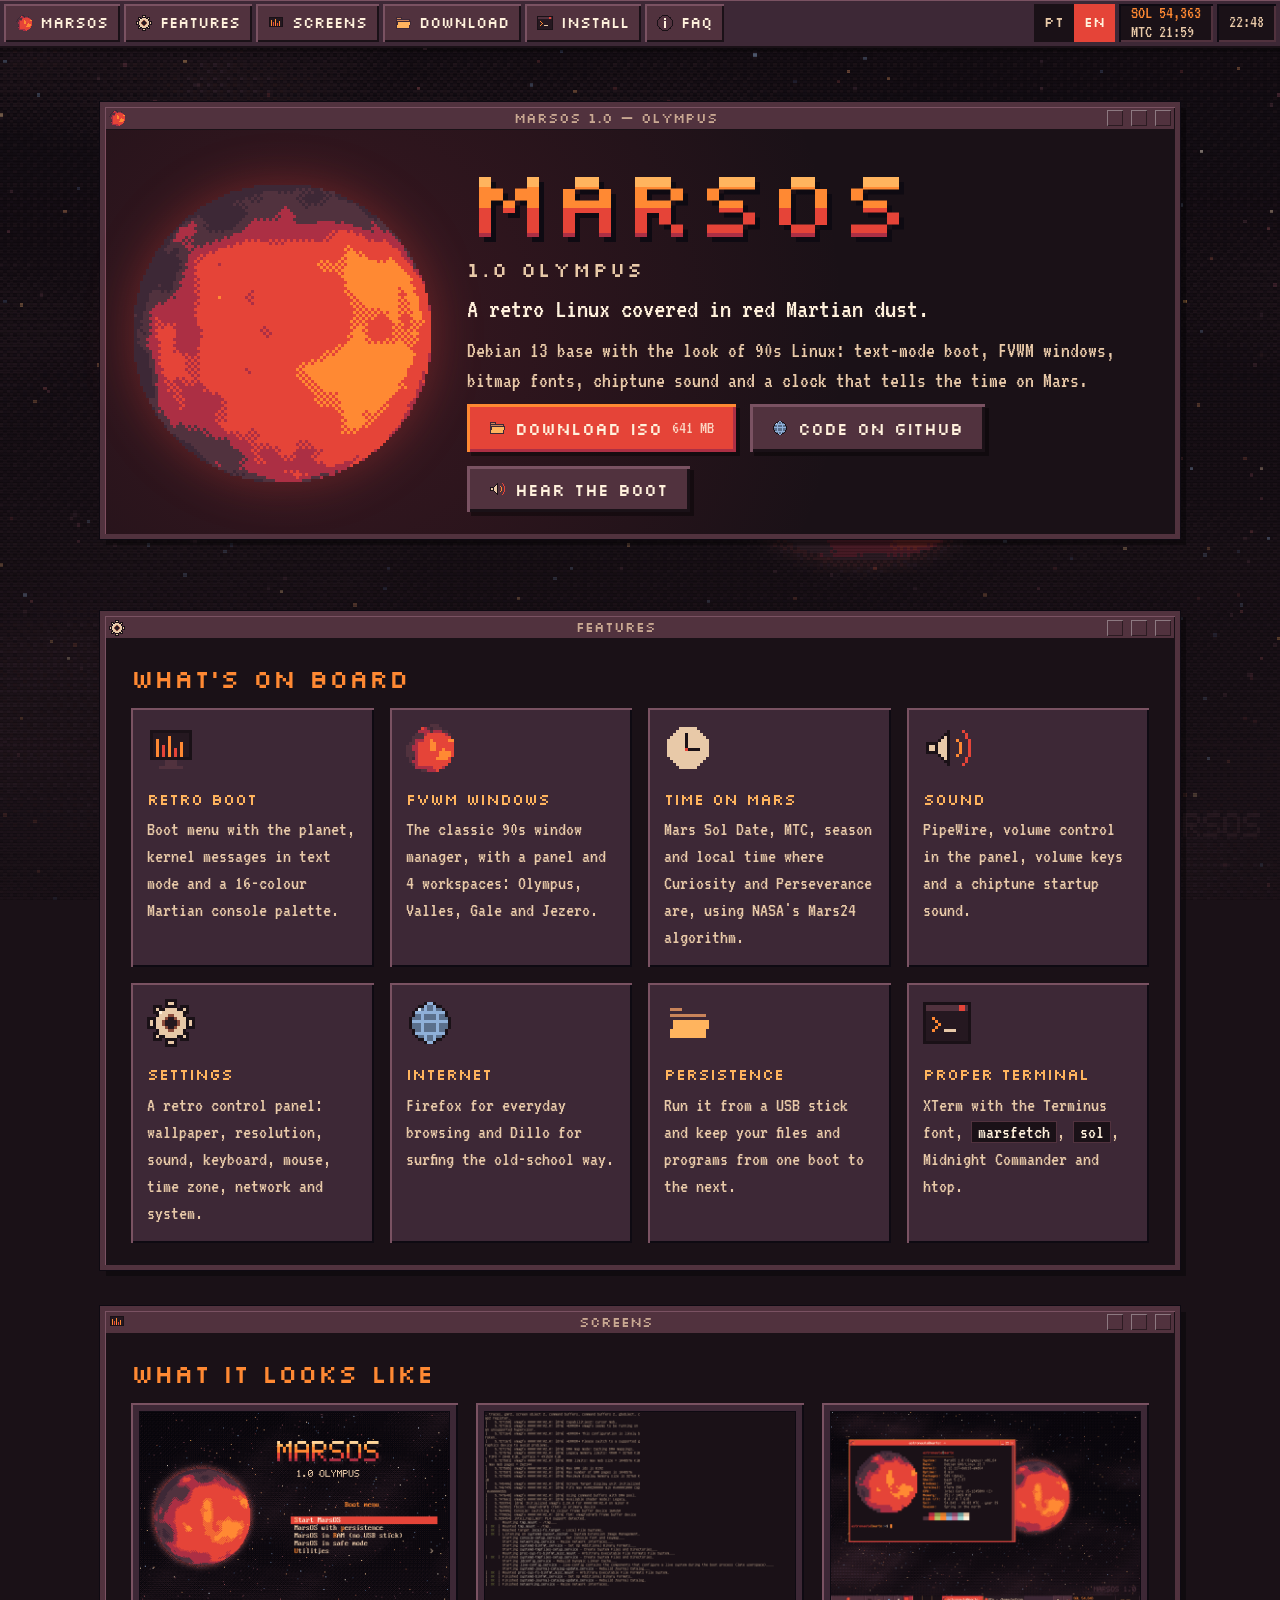
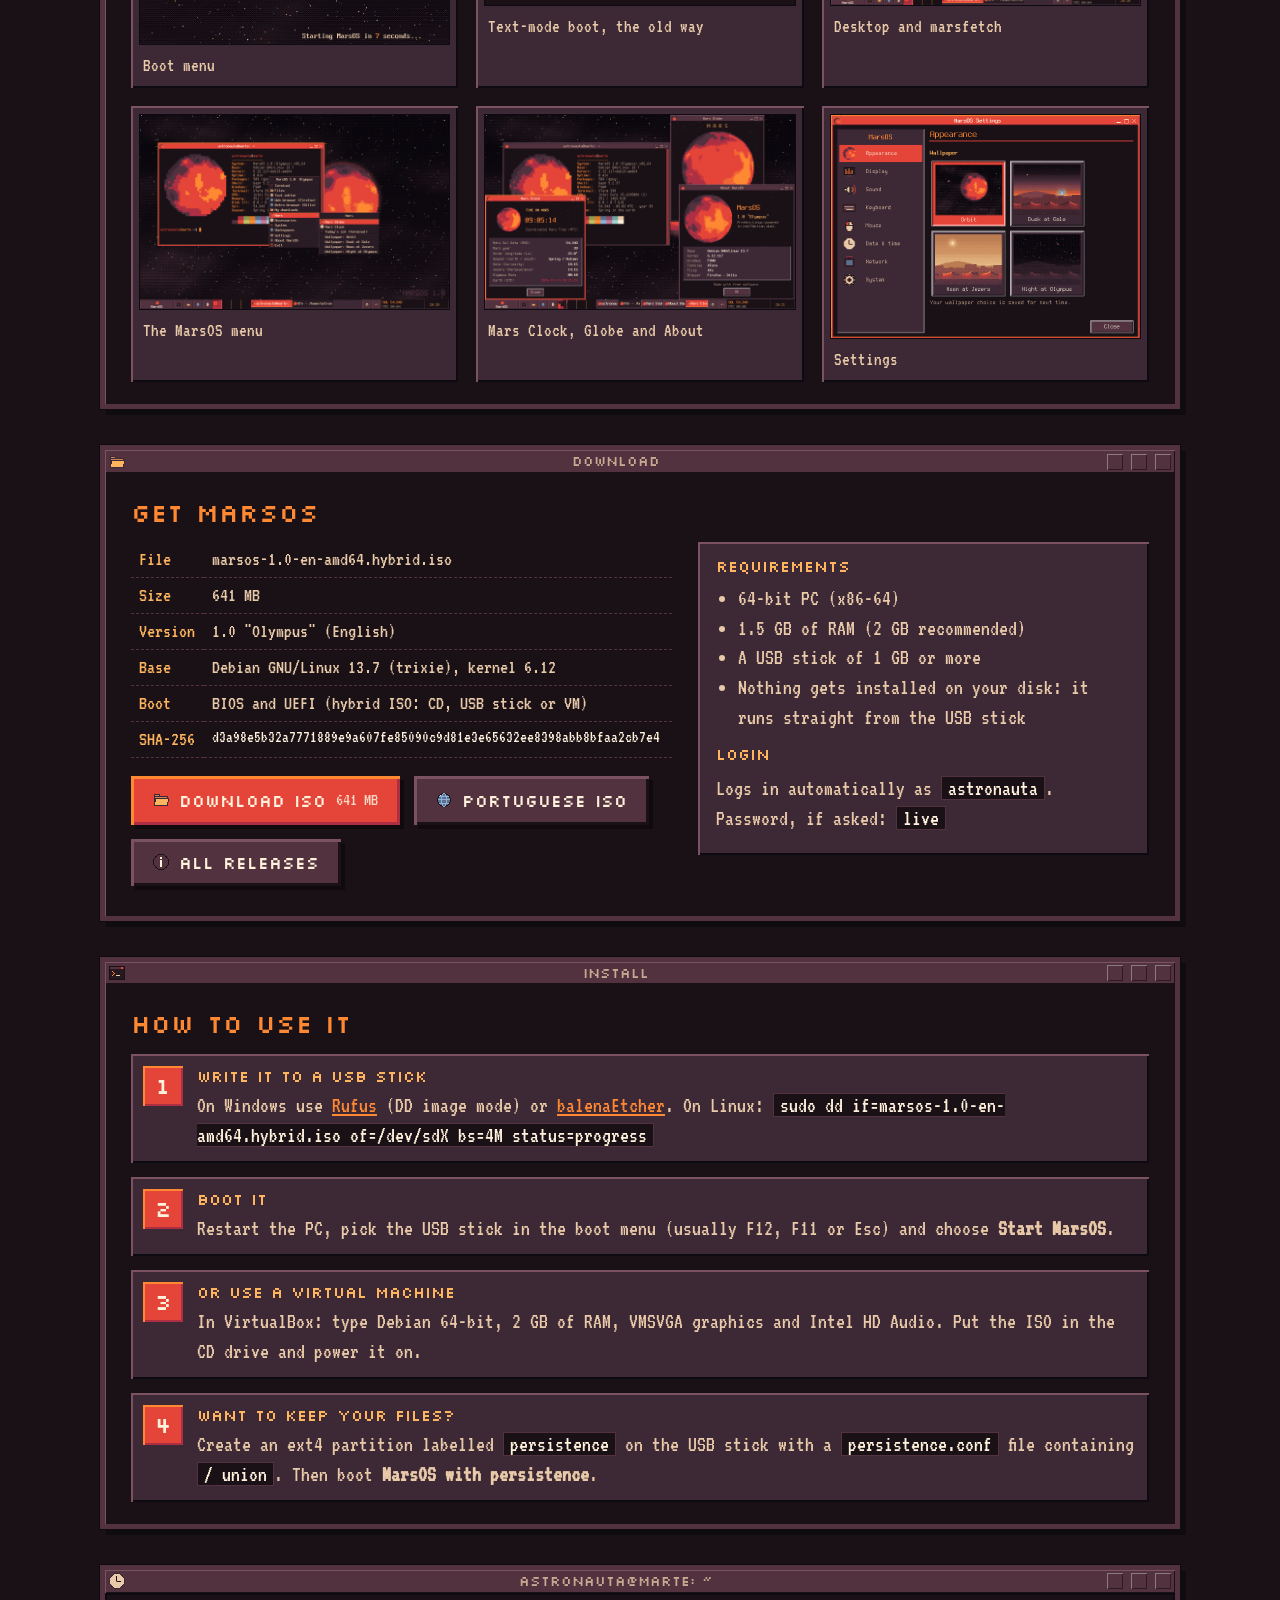
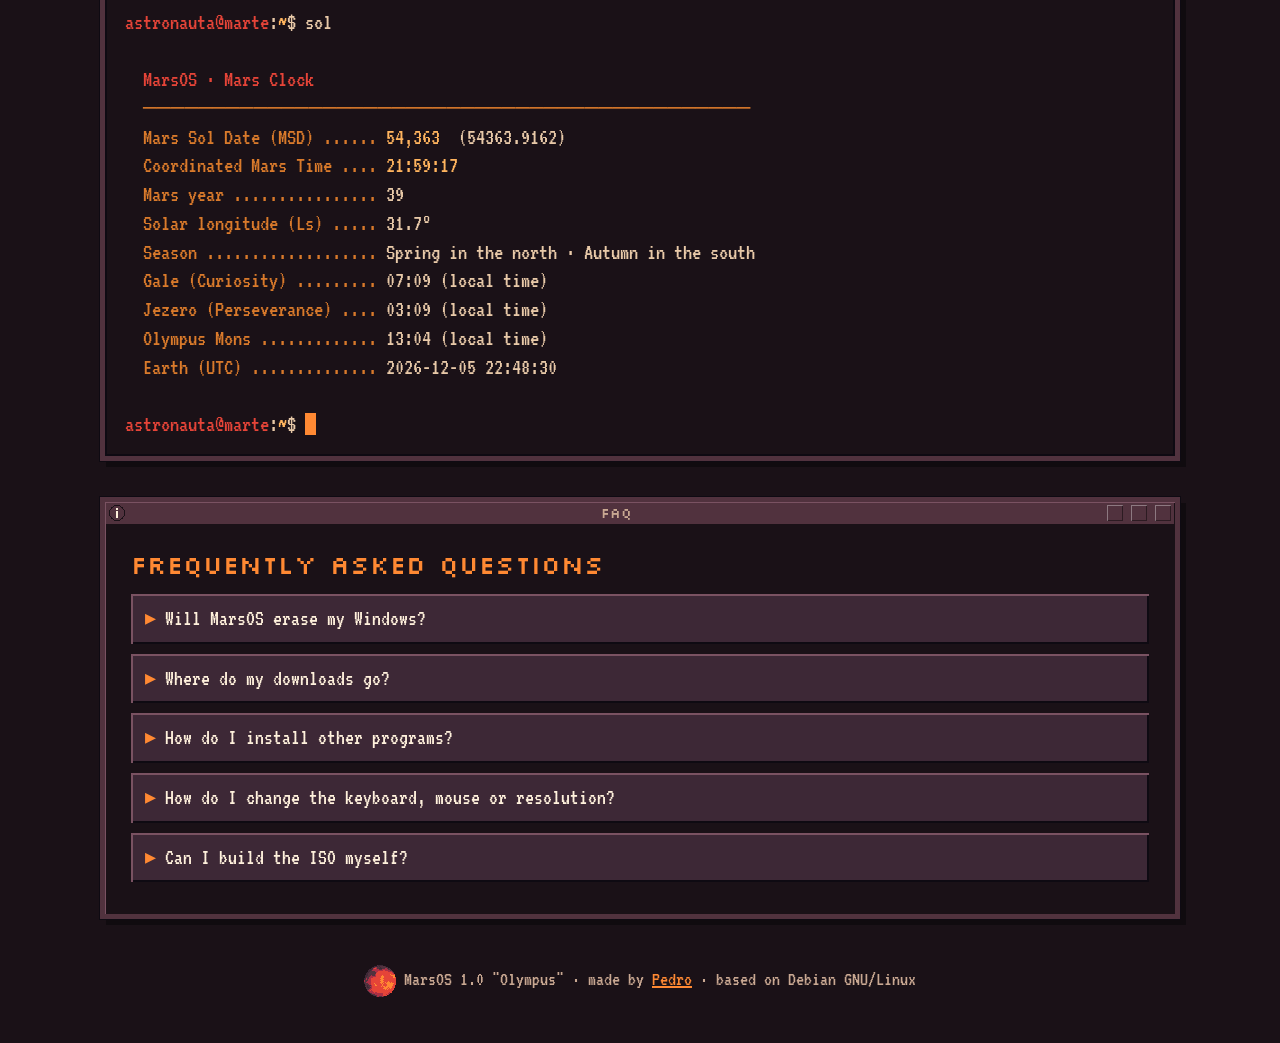
==== docs/en/index.html @ 11320488 "Versao em ingles do MarsOS e do site - apps bilingues (marsi18n) que seguem o idioma do sistema - ca" ====
<!DOCTYPE html>
<html lang="en">
<head>
<meta charset="utf-8">
<meta name="viewport" content="width=device-width, initial-scale=1">
<title>MarsOS 1.0 "Olympus" — a retro Linux covered in Martian dust</title>
<meta name="description" content="MarsOS is a retro Linux based on Debian 13, with a 90s look and a full Martian aesthetic. Download the ISO and run it from a USB stick or a virtual machine.">
<meta property="og:title" content="MarsOS 1.0 &quot;Olympus&quot;">
<meta property="og:description" content="A retro Linux covered in red Martian dust. Debian 13 base, FVWM, sound, Mars clock.">
<meta property="og:image" content="../img/banner.png">
<meta name="theme-color" content="#1a1117">
<link rel="icon" type="image/png" href="../img/favicon.png">
<link rel="preconnect" href="https://fonts.googleapis.com">
<link rel="preconnect" href="https://fonts.gstatic.com" crossorigin>
<link href="https://fonts.googleapis.com/css2?family=Silkscreen&family=VT323&display=swap" rel="stylesheet">
<link rel="stylesheet" href="../style.css">
<link rel="alternate" hreflang="pt-BR" href="https://petermtps.github.io/MarsOS/">
<link rel="alternate" hreflang="en" href="https://petermtps.github.io/MarsOS/en/">
</head>
<body>

<header class="painel">
  <a class="botao-painel" href="#topo"><img src="../img/icons/mini-marte.png" alt="">MarsOS</a>
  <a class="botao-painel links" href="#features"><img src="../img/icons/engrenagem.png" alt="">Features</a>
  <a class="botao-painel links" href="#screens"><img src="../img/icons/sistema.png" alt="">Screens</a>
  <a class="botao-painel links" href="#download"><img src="../img/icons/pasta.png" alt="">Download</a>
  <a class="botao-painel links" href="#install"><img src="../img/icons/terminal.png" alt="">Install</a>
  <a class="botao-painel links" href="#faq"><img src="../img/icons/sobre.png" alt="">FAQ</a>
  <span class="espaco"></span>
  <span class="idiomas"><a href="../" hreflang="pt-BR" title="Versão em português">PT</a><b>EN</b></span>
  <span class="relogio-painel" id="mini-sol" title="Time on Mars (MTC)"><b>SOL —</b><span>MTC —</span></span>
  <span class="relogio-painel" id="hora-terra" title="Time on Earth">--:--</span>
</header>

<main id="topo">

  <section class="hero">
    <div class="janela">
      <div class="titulo"><img src="../img/icons/mini-marte.png" alt=""><span>MarsOS 1.0 — Olympus</span><i></i><i></i><i></i></div>
      <div class="conteudo">
        <img class="planeta" src="../img/marte-girando.gif" width="300" height="300" alt="Planet Mars in pixel art, spinning">
        <div>
          <h1 class="marca">MARSOS</h1>
          <p class="versao">1.0 OLYMPUS</p>
          <p class="slogan">A retro Linux covered in red Martian dust.</p>
          <p>Debian 13 base with the look of 90s Linux: text-mode boot, FVWM windows, bitmap fonts, chiptune sound and a clock that tells the time on Mars.</p>
          <div class="acoes">
            <a class="btn principal" href="https://github.com/PeterMTPS/MarsOS/releases/latest/download/marsos-1.0-en-amd64.hybrid.iso">
              <img src="../img/icons/pasta.png" alt="">Download ISO <small>641 MB</small></a>
            <a class="btn" href="https://github.com/PeterMTPS/MarsOS"><img src="../img/icons/globo.png" alt="">Code on GitHub</a>
            <button class="btn" id="tocar-som" type="button" data-som="../img/inicio.wav"><img src="../img/icons/som.png" alt="">Hear the boot</button>
          </div>
        </div>
      </div>
    </div>
  </section>

  <section id="features">
    <div class="janela">
      <div class="titulo"><img src="../img/icons/engrenagem.png" alt=""><span>Features</span><i></i><i></i><i></i></div>
      <div class="conteudo">
        <h2>What's on board</h2>
        <div class="grade">
          <div class="recurso"><img src="../img/icons/sistema.png" alt=""><h3>Retro boot</h3><p>Boot menu with the planet, kernel messages in text mode and a 16-colour Martian console palette.</p></div>
          <div class="recurso"><img src="../img/icons/mini-marte.png" alt=""><h3>FVWM windows</h3><p>The classic 90s window manager, with a panel and 4 workspaces: Olympus, Valles, Gale and Jezero.</p></div>
          <div class="recurso"><img src="../img/icons/relogio.png" alt=""><h3>Time on Mars</h3><p>Mars Sol Date, MTC, season and local time where Curiosity and Perseverance are, using NASA's Mars24 algorithm.</p></div>
          <div class="recurso"><img src="../img/icons/som.png" alt=""><h3>Sound</h3><p>PipeWire, volume control in the panel, volume keys and a chiptune startup sound.</p></div>
          <div class="recurso"><img src="../img/icons/engrenagem.png" alt=""><h3>Settings</h3><p>A retro control panel: wallpaper, resolution, sound, keyboard, mouse, time zone, network and system.</p></div>
          <div class="recurso"><img src="../img/icons/globo.png" alt=""><h3>Internet</h3><p>Firefox for everyday browsing and Dillo for surfing the old-school way.</p></div>
          <div class="recurso"><img src="../img/icons/pasta.png" alt=""><h3>Persistence</h3><p>Run it from a USB stick and keep your files and programs from one boot to the next.</p></div>
          <div class="recurso"><img src="../img/icons/terminal.png" alt=""><h3>Proper terminal</h3><p>XTerm with the Terminus font, <code>marsfetch</code>, <code>sol</code>, Midnight Commander and htop.</p></div>
        </div>
      </div>
    </div>
  </section>

  <section id="screens">
    <div class="janela">
      <div class="titulo"><img src="../img/icons/sistema.png" alt=""><span>Screens</span><i></i><i></i><i></i></div>
      <div class="conteudo">
        <h2>What it looks like</h2>
        <div class="galeria">
          <figure><a href="../img/en/boot.png"><img src="../img/en/boot.png" alt="Boot menu with the planet and the MARSOS logo" loading="lazy"></a><figcaption>Boot menu</figcaption></figure>
          <figure><a href="../img/boot-texto.png"><img src="../img/boot-texto.png" alt="Text-mode boot messages in Martian colours" loading="lazy"></a><figcaption>Text-mode boot, the old way</figcaption></figure>
          <figure><a href="../img/en/desktop.png"><img src="../img/en/desktop.png" alt="Desktop with marsfetch in the terminal" loading="lazy"></a><figcaption>Desktop and marsfetch</figcaption></figure>
          <figure><a href="../img/en/menu.png"><img src="../img/en/menu.png" alt="The MarsOS menu" loading="lazy"></a><figcaption>The MarsOS menu</figcaption></figure>
          <figure><a href="../img/en/apps.png"><img src="../img/en/apps.png" alt="Mars Clock, Mars Globe and About window" loading="lazy"></a><figcaption>Mars Clock, Globe and About</figcaption></figure>
          <figure><a href="../img/en/config.png"><img src="../img/en/config.png" alt="Settings window" loading="lazy"></a><figcaption>Settings</figcaption></figure>
        </div>
      </div>
    </div>
  </section>

  <section id="download">
    <div class="janela">
      <div class="titulo"><img src="../img/icons/pasta.png" alt=""><span>Download</span><i></i><i></i><i></i></div>
      <div class="conteudo">
        <h2>Get MarsOS</h2>
        <div class="download">
          <div>
            <table class="ficha">
              <tr><td>File</td><td>marsos-1.0-en-amd64.hybrid.iso</td></tr>
              <tr><td>Size</td><td>641 MB</td></tr>
              <tr><td>Version</td><td>1.0 "Olympus" (English)</td></tr>
              <tr><td>Base</td><td>Debian GNU/Linux 13.7 (trixie), kernel 6.12</td></tr>
              <tr><td>Boot</td><td>BIOS and UEFI (hybrid ISO: CD, USB stick or VM)</td></tr>
              <tr><td>SHA-256</td><td class="hash">d3a98e5b32a7771889e9a607fe85090c9d81e3e65632ee8398abb8bfaa2cb7e4</td></tr>
            </table>
            <p class="acoes" style="margin-top:18px">
              <a class="btn principal" href="https://github.com/PeterMTPS/MarsOS/releases/latest/download/marsos-1.0-en-amd64.hybrid.iso">
                <img src="../img/icons/pasta.png" alt="">Download ISO <small>641 MB</small></a>
              <a class="btn" href="https://github.com/PeterMTPS/MarsOS/releases/latest/download/marsos-1.0-amd64.hybrid.iso"><img src="../img/icons/globo.png" alt="">Portuguese ISO</a>
              <a class="btn" href="https://github.com/PeterMTPS/MarsOS/releases"><img src="../img/icons/sobre.png" alt="">All releases</a>
            </p>
          </div>
          <div class="requisitos">
            <h3>Requirements</h3>
            <ul>
              <li>64-bit PC (x86-64)</li>
              <li>1.5 GB of RAM (2 GB recommended)</li>
              <li>A USB stick of 1 GB or more</li>
              <li>Nothing gets installed on your disk: it runs straight from the USB stick</li>
            </ul>
            <h3 style="margin-top:12px">Login</h3>
            <p>Logs in automatically as <code>astronauta</code>.<br>Password, if asked: <code>live</code></p>
          </div>
        </div>
      </div>
    </div>
  </section>

  <section id="install">
    <div class="janela">
      <div class="titulo"><img src="../img/icons/terminal.png" alt=""><span>Install</span><i></i><i></i><i></i></div>
      <div class="conteudo">
        <h2>How to use it</h2>
        <ol class="passos">
          <li><h3>Write it to a USB stick</h3>On Windows use <a href="https://rufus.ie">Rufus</a> (DD image mode) or <a href="https://etcher.balena.io">balenaEtcher</a>. On Linux: <code>sudo dd if=marsos-1.0-en-amd64.hybrid.iso of=/dev/sdX bs=4M status=progress</code></li>
          <li><h3>Boot it</h3>Restart the PC, pick the USB stick in the boot menu (usually F12, F11 or Esc) and choose <b>Start MarsOS</b>.</li>
          <li><h3>Or use a virtual machine</h3>In VirtualBox: type Debian 64-bit, 2 GB of RAM, VMSVGA graphics and Intel HD Audio. Put the ISO in the CD drive and power it on.</li>
          <li><h3>Want to keep your files?</h3>Create an ext4 partition labelled <code>persistence</code> on the USB stick with a <code>persistence.conf</code> file containing <code>/ union</code>. Then boot <b>MarsOS with persistence</b>.</li>
        </ol>
      </div>
    </div>
  </section>

  <section id="relogio">
    <div class="janela">
      <div class="titulo"><img src="../img/icons/relogio.png" alt=""><span>astronauta@marte: ~</span><i></i><i></i><i></i></div>
      <pre class="terminal" id="terminal-sol" aria-live="off">astronauta@marte:~$ sol</pre>
    </div>
  </section>

  <section id="faq">
    <div class="janela">
      <div class="titulo"><img src="../img/icons/sobre.png" alt=""><span>FAQ</span><i></i><i></i><i></i></div>
      <div class="conteudo">
        <h2>Frequently asked questions</h2>
        <details><summary>Will MarsOS erase my Windows?</summary><div>No. It runs straight from the USB stick (live mode) and doesn't touch your disk.</div></details>
        <details><summary>Where do my downloads go?</summary><div>To the <code>Downloads</code> folder (menu → My downloads). In normal mode everything is gone at shutdown; to keep things, use persistence mode.</div></details>
        <details><summary>How do I install other programs?</summary><div>Open a terminal and run <code>sudo apt update</code>, then <code>sudo apt install program-name</code>. With persistence, the program is still there after a reboot.</div></details>
        <details><summary>How do I change the keyboard, mouse or resolution?</summary><div>Click the gear in the panel (Settings). Everything is saved for next time.</div></details>
        <details><summary>Can I build the ISO myself?</summary><div>Yes. The code is on <a href="https://github.com/PeterMTPS/MarsOS">GitHub</a>: on a Debian 13 machine just run <code>sudo ./build.sh en</code>. There are also Windows scripts that do everything using VirtualBox.</div></details>
      </div>
    </div>
  </section>

</main>

<footer>
  <img src="../img/marte.png" alt="">
  MarsOS 1.0 "Olympus" · made by <a href="https://github.com/PeterMTPS">Pedro</a> · based on Debian GNU/Linux
</footer>

<script src="../marte.js"></script>
</body>
</html>
---- docs/style.css ----
/* MarsOS - site de download. Paleta do logo: #3d2836 #51323e #ac2f44 #e54438 #ff8933 */
:root {
  --fundo: #1a1117;
  --noite: #3d2836;
  --rocha: #51323e;
  --rocha-hi: #7a5262;
  --carmim: #ac2f44;
  --vermelho: #e54438;
  --laranja: #ff8933;
  --ambar: #ffb45e;
  --areia: #e8c9a8;
  --areia2: #c9a892;
  --creme: #fff1dc;
  --verde: #b8c46a;
  --azul: #8fb0d9;
  --pixel: "Silkscreen", "VT323", monospace;
  --mono: "VT323", "Courier New", monospace;
}

* { box-sizing: border-box; }
html { scroll-behavior: smooth; }
body {
  margin: 0;
  background: var(--fundo) url("img/fundo.png") center top / cover fixed no-repeat;
  image-rendering: pixelated;
  color: var(--areia);
  font: 22px/1.35 var(--mono);
  min-height: 100vh;
}
/* escurece o papel de parede e adiciona linhas de CRT */
body::before {
  content: "";
  position: fixed; inset: 0;
  background:
    repeating-linear-gradient(0deg, rgba(0,0,0,.18) 0 1px, transparent 1px 3px),
    linear-gradient(rgba(26,17,23,.55), rgba(26,17,23,.80));
  pointer-events: none;
  z-index: 0;
}
main, header, footer { position: relative; z-index: 1; }
img { image-rendering: pixelated; max-width: 100%; }
a { color: var(--laranja); }
a:hover { color: var(--ambar); }
h1, h2, h3 { font-family: var(--pixel); font-weight: 400; margin: 0; }
code, kbd { font-family: var(--mono); color: var(--creme); background: var(--fundo); padding: 0 6px; border: 1px solid var(--rocha); }

/* ---------- painel superior (como o MarsBar do FVWM) ---------- */
.painel {
  position: sticky; top: 0; z-index: 10;
  display: flex; align-items: stretch; gap: 4px; flex-wrap: wrap;
  background: var(--noite);
  padding: 4px;
  border-bottom: 2px solid var(--fundo);
  box-shadow: inset 0 1px 0 var(--rocha-hi), 0 4px 0 rgba(0,0,0,.25);
}
.botao-painel {
  display: flex; align-items: center; gap: 8px;
  padding: 4px 12px;
  background: var(--rocha);
  color: var(--creme);
  text-decoration: none;
  font-family: var(--pixel); font-size: 15px;
  box-shadow: inset 2px 2px 0 var(--rocha-hi), inset -2px -2px 0 var(--fundo);
}
.botao-painel:hover { background: var(--vermelho); color: var(--creme); box-shadow: inset 2px 2px 0 var(--laranja), inset -2px -2px 0 var(--carmim); }
.botao-painel img { width: 16px; height: 16px; }
.painel .espaco { flex: 1; }
.relogio-painel {
  display: flex; flex-direction: column; justify-content: center;
  padding: 0 12px; background: var(--fundo);
  font-size: 18px; line-height: 1.05;
  box-shadow: inset 2px 2px 0 #0e0a12, inset -2px -2px 0 var(--rocha);
}
.relogio-painel b { color: var(--laranja); font-weight: 400; }
.idiomas {
  display: flex; align-items: stretch;
  box-shadow: inset 2px 2px 0 #0e0a12, inset -2px -2px 0 var(--rocha);
  font-family: var(--pixel); font-size: 14px;
}
.idiomas b, .idiomas a { display: flex; align-items: center; padding: 0 10px; text-decoration: none; }
.idiomas b { background: var(--vermelho); color: var(--creme); font-weight: 400; }
.idiomas a { color: var(--areia); background: var(--fundo); }
.idiomas a:hover { color: var(--creme); background: var(--rocha); }

/* ---------- janelas estilo FVWM ---------- */
.janela {
  background: var(--fundo);
  border: 5px solid var(--rocha);
  box-shadow: inset 1px 1px 0 var(--rocha-hi), 0 0 0 1px #0e0a12, 6px 6px 0 rgba(0,0,0,.35);
  margin: 0 auto 36px;
  max-width: 1080px;
}
.janela:hover, .janela:focus-within { border-color: var(--vermelho); }
.titulo {
  display: flex; align-items: center; gap: 8px;
  background: var(--rocha);
  color: var(--areia2);
  padding: 2px 4px;
  font-family: var(--pixel); font-size: 14px;
  box-shadow: inset 1px 1px 0 var(--rocha-hi), inset -1px -1px 0 #1a1117;
}
.janela:hover .titulo, .janela:focus-within .titulo { background: var(--vermelho); color: var(--creme); }
.titulo img { width: 16px; height: 16px; }
.titulo span { flex: 1; text-align: center; }
.titulo i {
  width: 16px; height: 16px; display: inline-block;
  box-shadow: inset 1px 1px 0 rgba(255,255,255,.35), inset -1px -1px 0 rgba(0,0,0,.45);
}
.conteudo { padding: 22px 26px; }
.conteudo > h2 { color: var(--laranja); font-size: 26px; margin-bottom: 12px; }
.conteudo p { margin: 8px 0; }

/* ---------- hero ---------- */
.hero { padding: 54px 16px 36px; }
.hero .conteudo {
  display: grid; grid-template-columns: 300px 1fr; gap: 36px; align-items: center;
  background: radial-gradient(circle at 20% 50%, rgba(172,47,68,.22), transparent 60%);
}
.planeta { width: 300px; height: 300px; filter: drop-shadow(0 0 24px rgba(229,68,56,.35)); }
.marca {
  font-family: var(--pixel); font-size: clamp(48px, 9vw, 96px); line-height: 1;
  background: linear-gradient(#ffd59a 0 18%, #ffb45e 18% 36%, #ff8933 36% 58%, #e54438 58% 84%, #ac2f44 84%);
  -webkit-background-clip: text; background-clip: text; color: transparent;
  text-shadow: none;
  filter: drop-shadow(5px 5px 0 #0e0a12);
}
.versao { font-family: var(--pixel); color: var(--areia); font-size: 20px; margin: 8px 0 14px; letter-spacing: 2px; }
.slogan { font-size: 28px; color: var(--creme); margin: 0 0 22px; }
.acoes { display: flex; flex-wrap: wrap; gap: 14px; }
.btn {
  display: inline-flex; align-items: center; gap: 10px;
  padding: 12px 22px;
  font-family: var(--pixel); font-size: 17px;
  color: var(--creme); text-decoration: none;
  background: var(--rocha);
  border: 0; cursor: pointer;
  box-shadow: inset 3px 3px 0 var(--rocha-hi), inset -3px -3px 0 var(--fundo), 4px 4px 0 rgba(0,0,0,.4);
}
.btn:hover { color: var(--creme); filter: brightness(1.15); }
.btn:active { box-shadow: inset 3px 3px 0 var(--fundo), inset -3px -3px 0 var(--rocha-hi); transform: translate(2px, 2px); }
.btn.principal { background: var(--vermelho); box-shadow: inset 3px 3px 0 var(--laranja), inset -3px -3px 0 var(--carmim), 4px 4px 0 rgba(0,0,0,.4); }
.btn.principal:active { box-shadow: inset 3px 3px 0 var(--carmim), inset -3px -3px 0 var(--laranja); }
.btn small { font-family: var(--mono); font-size: 18px; opacity: .85; }
.btn img { width: 16px; height: 16px; }

/* ---------- recursos ---------- */
.grade { display: grid; grid-template-columns: repeat(auto-fill, minmax(230px, 1fr)); gap: 16px; }
.recurso {
  background: var(--noite); padding: 16px;
  box-shadow: inset 2px 2px 0 var(--rocha-hi), inset -2px -2px 0 #0e0a12;
}
.recurso img { width: 48px; height: 48px; }
.recurso h3 { color: var(--ambar); font-size: 16px; margin: 8px 0 6px; }
.recurso p { margin: 0; font-size: 20px; color: var(--areia); }

/* ---------- telas ---------- */
.galeria { display: grid; grid-template-columns: repeat(auto-fill, minmax(300px, 1fr)); gap: 18px; }
.galeria figure { margin: 0; background: var(--noite); padding: 8px; box-shadow: inset 2px 2px 0 var(--rocha-hi), inset -2px -2px 0 #0e0a12; }
.galeria a { display: block; line-height: 0; }
.galeria img { width: 100%; image-rendering: auto; border: 1px solid #0e0a12; }
.galeria figcaption { font-size: 19px; padding: 8px 4px 2px; color: var(--areia); }

/* ---------- download ---------- */
.download { display: grid; grid-template-columns: 1.2fr 1fr; gap: 26px; align-items: start; }
.ficha { width: 100%; border-collapse: collapse; font-size: 20px; }
.ficha td { padding: 4px 8px; border-bottom: 1px dashed var(--rocha); vertical-align: top; }
.ficha td:first-child { color: var(--ambar); white-space: nowrap; }
.hash { word-break: break-all; font-size: 17px; color: var(--creme); }
.requisitos { background: var(--noite); padding: 14px 18px; box-shadow: inset 2px 2px 0 var(--rocha-hi), inset -2px -2px 0 #0e0a12; }
.requisitos h3 { color: var(--ambar); font-size: 16px; margin-bottom: 6px; }
.requisitos ul { margin: 0; padding-left: 22px; }

/* ---------- passos ---------- */
.passos { counter-reset: passo; list-style: none; padding: 0; margin: 0; display: grid; gap: 14px; }
.passos li { counter-increment: passo; position: relative; padding: 12px 14px 12px 66px; background: var(--noite); box-shadow: inset 2px 2px 0 var(--rocha-hi), inset -2px -2px 0 #0e0a12; }
.passos li::before {
  content: counter(passo);
  position: absolute; left: 12px; top: 12px;
  width: 40px; height: 40px; display: grid; place-items: center;
  font-family: var(--pixel); color: var(--creme); background: var(--vermelho);
  box-shadow: inset 2px 2px 0 var(--laranja), inset -2px -2px 0 var(--carmim);
}
.passos h3 { color: var(--ambar); font-size: 16px; margin-bottom: 4px; }

/* ---------- terminal (relogio marciano) ---------- */
.terminal {
  background: #1a1117; color: var(--areia);
  font: 23px/1.25 var(--mono);
  padding: 14px 18px; overflow-x: auto; white-space: pre; margin: 0;
  border: 2px solid #0e0a12;
}
.terminal .p { color: var(--vermelho); }
.terminal .h { color: var(--ambar); }
.terminal .a { color: #d97a2b; }
.terminal .c { color: var(--creme); }
.cursor { display: inline-block; width: 11px; height: 22px; background: var(--laranja); vertical-align: -4px; animation: piscar 1s steps(1) infinite; }
@keyframes piscar { 50% { opacity: 0; } }

/* ---------- FAQ ---------- */
details { background: var(--noite); margin: 0 0 10px; box-shadow: inset 2px 2px 0 var(--rocha-hi), inset -2px -2px 0 #0e0a12; }
summary { cursor: pointer; padding: 10px 14px; color: var(--creme); list-style: none; }
summary::before { content: "▸ "; color: var(--laranja); }
details[open] summary::before { content: "▾ "; }
details > div { padding: 0 16px 12px 34px; }

footer { text-align: center; padding: 10px 16px 46px; color: var(--areia2); font-size: 20px; }
footer img { width: 32px; height: 32px; vertical-align: middle; }

section { padding: 0 16px; scroll-margin-top: 70px; }

@media (max-width: 760px) {
  body { font-size: 20px; }
  .hero { padding-top: 26px; }
  .hero .conteudo { grid-template-columns: 1fr; text-align: center; gap: 12px; }
  .planeta { width: 200px; height: 200px; margin: 0 auto; }
  .acoes { justify-content: center; }
  .download { grid-template-columns: 1fr; }
  .conteudo { padding: 16px; }
  .painel .links { display: none; }
  .terminal { font-size: 18px; }
}
@media (prefers-reduced-motion: reduce) {
  .cursor { animation: none; }
  html { scroll-behavior: auto; }
}
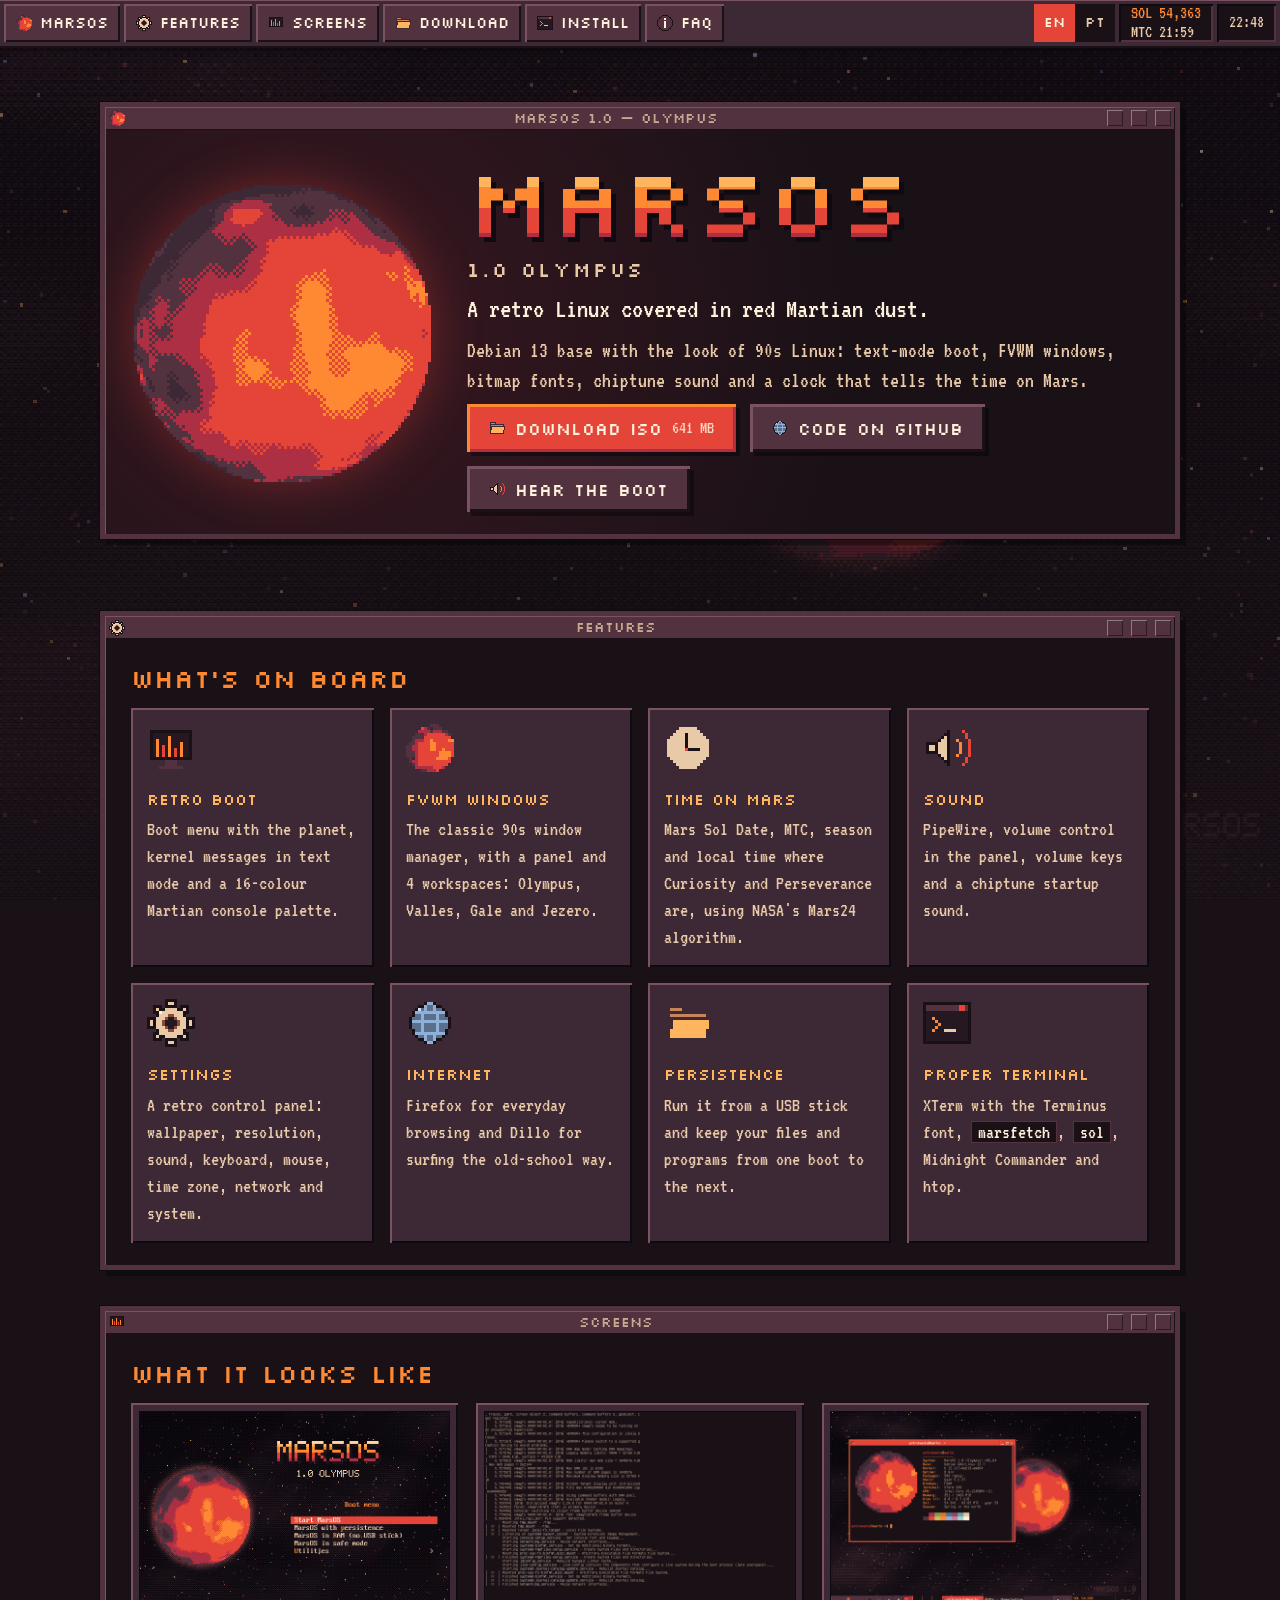
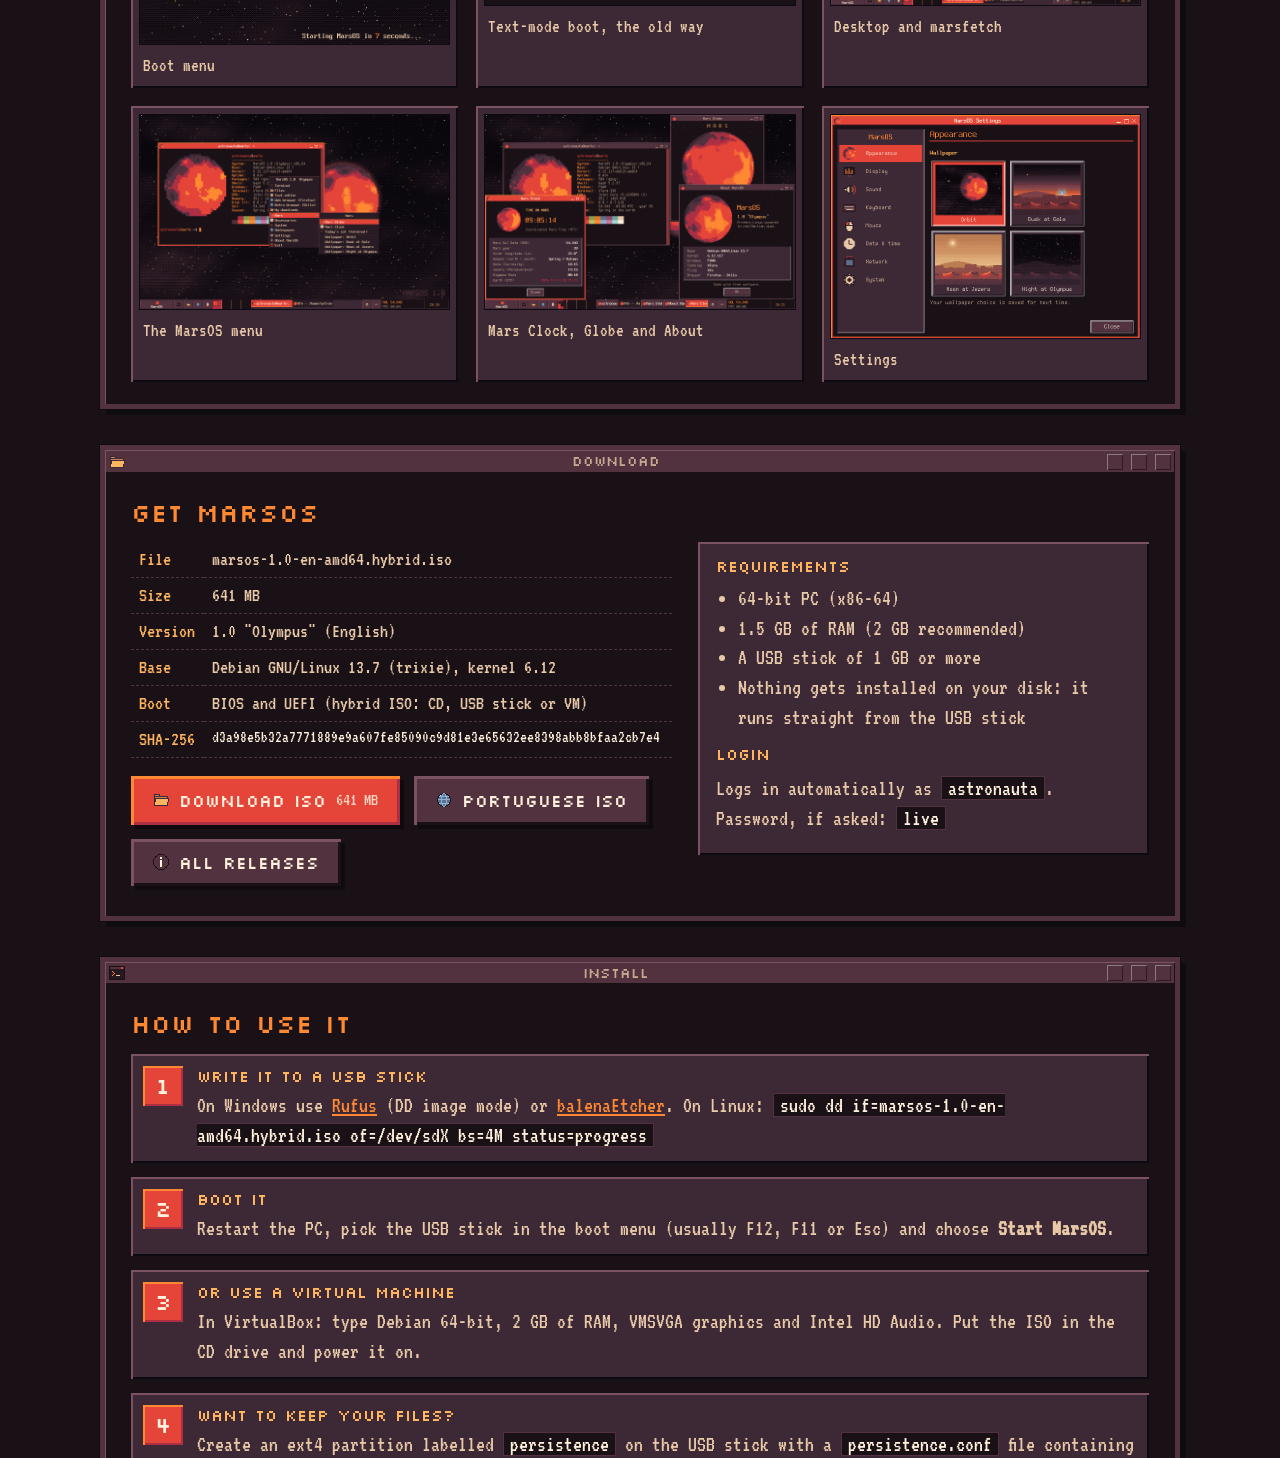
==== commit f92057cc: "Make English the main language - README.md is now English; Portuguese moved to README.pt-BR.md - Web" ====
--- a/docs/en/index.html
+++ b/docs/en/index.html
@@ -2,176 +2,11 @@
 <html lang="en">
 <head>
 <meta charset="utf-8">
-<meta name="viewport" content="width=device-width, initial-scale=1">
-<title>MarsOS 1.0 "Olympus" — a retro Linux covered in Martian dust</title>
-<meta name="description" content="MarsOS is a retro Linux based on Debian 13, with a 90s look and a full Martian aesthetic. Download the ISO and run it from a USB stick or a virtual machine.">
-<meta property="og:title" content="MarsOS 1.0 &quot;Olympus&quot;">
-<meta property="og:description" content="A retro Linux covered in red Martian dust. Debian 13 base, FVWM, sound, Mars clock.">
-<meta property="og:image" content="../img/banner.png">
-<meta name="theme-color" content="#1a1117">
-<link rel="icon" type="image/png" href="../img/favicon.png">
-<link rel="preconnect" href="https://fonts.googleapis.com">
-<link rel="preconnect" href="https://fonts.gstatic.com" crossorigin>
-<link href="https://fonts.googleapis.com/css2?family=Silkscreen&family=VT323&display=swap" rel="stylesheet">
-<link rel="stylesheet" href="../style.css">
-<link rel="alternate" hreflang="pt-BR" href="https://petermtps.github.io/MarsOS/">
-<link rel="alternate" hreflang="en" href="https://petermtps.github.io/MarsOS/en/">
+<title>MarsOS</title>
+<meta http-equiv="refresh" content="0; url=../">
+<link rel="canonical" href="https://petermtps.github.io/MarsOS/">
 </head>
 <body>
-
-<header class="painel">
-  <a class="botao-painel" href="#topo"><img src="../img/icons/mini-marte.png" alt="">MarsOS</a>
-  <a class="botao-painel links" href="#features"><img src="../img/icons/engrenagem.png" alt="">Features</a>
-  <a class="botao-painel links" href="#screens"><img src="../img/icons/sistema.png" alt="">Screens</a>
-  <a class="botao-painel links" href="#download"><img src="../img/icons/pasta.png" alt="">Download</a>
-  <a class="botao-painel links" href="#install"><img src="../img/icons/terminal.png" alt="">Install</a>
-  <a class="botao-painel links" href="#faq"><img src="../img/icons/sobre.png" alt="">FAQ</a>
-  <span class="espaco"></span>
-  <span class="idiomas"><a href="../" hreflang="pt-BR" title="Versão em português">PT</a><b>EN</b></span>
-  <span class="relogio-painel" id="mini-sol" title="Time on Mars (MTC)"><b>SOL —</b><span>MTC —</span></span>
-  <span class="relogio-painel" id="hora-terra" title="Time on Earth">--:--</span>
-</header>
-
-<main id="topo">
-
-  <section class="hero">
-    <div class="janela">
-      <div class="titulo"><img src="../img/icons/mini-marte.png" alt=""><span>MarsOS 1.0 — Olympus</span><i></i><i></i><i></i></div>
-      <div class="conteudo">
-        <img class="planeta" src="../img/marte-girando.gif" width="300" height="300" alt="Planet Mars in pixel art, spinning">
-        <div>
-          <h1 class="marca">MARSOS</h1>
-          <p class="versao">1.0 OLYMPUS</p>
-          <p class="slogan">A retro Linux covered in red Martian dust.</p>
-          <p>Debian 13 base with the look of 90s Linux: text-mode boot, FVWM windows, bitmap fonts, chiptune sound and a clock that tells the time on Mars.</p>
-          <div class="acoes">
-            <a class="btn principal" href="https://github.com/PeterMTPS/MarsOS/releases/latest/download/marsos-1.0-en-amd64.hybrid.iso">
-              <img src="../img/icons/pasta.png" alt="">Download ISO <small>641 MB</small></a>
-            <a class="btn" href="https://github.com/PeterMTPS/MarsOS"><img src="../img/icons/globo.png" alt="">Code on GitHub</a>
-            <button class="btn" id="tocar-som" type="button" data-som="../img/inicio.wav"><img src="../img/icons/som.png" alt="">Hear the boot</button>
-          </div>
-        </div>
-      </div>
-    </div>
-  </section>
-
-  <section id="features">
-    <div class="janela">
-      <div class="titulo"><img src="../img/icons/engrenagem.png" alt=""><span>Features</span><i></i><i></i><i></i></div>
-      <div class="conteudo">
-        <h2>What's on board</h2>
-        <div class="grade">
-          <div class="recurso"><img src="../img/icons/sistema.png" alt=""><h3>Retro boot</h3><p>Boot menu with the planet, kernel messages in text mode and a 16-colour Martian console palette.</p></div>
-          <div class="recurso"><img src="../img/icons/mini-marte.png" alt=""><h3>FVWM windows</h3><p>The classic 90s window manager, with a panel and 4 workspaces: Olympus, Valles, Gale and Jezero.</p></div>
-          <div class="recurso"><img src="../img/icons/relogio.png" alt=""><h3>Time on Mars</h3><p>Mars Sol Date, MTC, season and local time where Curiosity and Perseverance are, using NASA's Mars24 algorithm.</p></div>
-          <div class="recurso"><img src="../img/icons/som.png" alt=""><h3>Sound</h3><p>PipeWire, volume control in the panel, volume keys and a chiptune startup sound.</p></div>
-          <div class="recurso"><img src="../img/icons/engrenagem.png" alt=""><h3>Settings</h3><p>A retro control panel: wallpaper, resolution, sound, keyboard, mouse, time zone, network and system.</p></div>
-          <div class="recurso"><img src="../img/icons/globo.png" alt=""><h3>Internet</h3><p>Firefox for everyday browsing and Dillo for surfing the old-school way.</p></div>
-          <div class="recurso"><img src="../img/icons/pasta.png" alt=""><h3>Persistence</h3><p>Run it from a USB stick and keep your files and programs from one boot to the next.</p></div>
-          <div class="recurso"><img src="../img/icons/terminal.png" alt=""><h3>Proper terminal</h3><p>XTerm with the Terminus font, <code>marsfetch</code>, <code>sol</code>, Midnight Commander and htop.</p></div>
-        </div>
-      </div>
-    </div>
-  </section>
-
-  <section id="screens">
-    <div class="janela">
-      <div class="titulo"><img src="../img/icons/sistema.png" alt=""><span>Screens</span><i></i><i></i><i></i></div>
-      <div class="conteudo">
-        <h2>What it looks like</h2>
-        <div class="galeria">
-          <figure><a href="../img/en/boot.png"><img src="../img/en/boot.png" alt="Boot menu with the planet and the MARSOS logo" loading="lazy"></a><figcaption>Boot menu</figcaption></figure>
-          <figure><a href="../img/boot-texto.png"><img src="../img/boot-texto.png" alt="Text-mode boot messages in Martian colours" loading="lazy"></a><figcaption>Text-mode boot, the old way</figcaption></figure>
-          <figure><a href="../img/en/desktop.png"><img src="../img/en/desktop.png" alt="Desktop with marsfetch in the terminal" loading="lazy"></a><figcaption>Desktop and marsfetch</figcaption></figure>
-          <figure><a href="../img/en/menu.png"><img src="../img/en/menu.png" alt="The MarsOS menu" loading="lazy"></a><figcaption>The MarsOS menu</figcaption></figure>
-          <figure><a href="../img/en/apps.png"><img src="../img/en/apps.png" alt="Mars Clock, Mars Globe and About window" loading="lazy"></a><figcaption>Mars Clock, Globe and About</figcaption></figure>
-          <figure><a href="../img/en/config.png"><img src="../img/en/config.png" alt="Settings window" loading="lazy"></a><figcaption>Settings</figcaption></figure>
-        </div>
-      </div>
-    </div>
-  </section>
-
-  <section id="download">
-    <div class="janela">
-      <div class="titulo"><img src="../img/icons/pasta.png" alt=""><span>Download</span><i></i><i></i><i></i></div>
-      <div class="conteudo">
-        <h2>Get MarsOS</h2>
-        <div class="download">
-          <div>
-            <table class="ficha">
-              <tr><td>File</td><td>marsos-1.0-en-amd64.hybrid.iso</td></tr>
-              <tr><td>Size</td><td>641 MB</td></tr>
-              <tr><td>Version</td><td>1.0 "Olympus" (English)</td></tr>
-              <tr><td>Base</td><td>Debian GNU/Linux 13.7 (trixie), kernel 6.12</td></tr>
-              <tr><td>Boot</td><td>BIOS and UEFI (hybrid ISO: CD, USB stick or VM)</td></tr>
-              <tr><td>SHA-256</td><td class="hash">d3a98e5b32a7771889e9a607fe85090c9d81e3e65632ee8398abb8bfaa2cb7e4</td></tr>
-            </table>
-            <p class="acoes" style="margin-top:18px">
-              <a class="btn principal" href="https://github.com/PeterMTPS/MarsOS/releases/latest/download/marsos-1.0-en-amd64.hybrid.iso">
-                <img src="../img/icons/pasta.png" alt="">Download ISO <small>641 MB</small></a>
-              <a class="btn" href="https://github.com/PeterMTPS/MarsOS/releases/latest/download/marsos-1.0-amd64.hybrid.iso"><img src="../img/icons/globo.png" alt="">Portuguese ISO</a>
-              <a class="btn" href="https://github.com/PeterMTPS/MarsOS/releases"><img src="../img/icons/sobre.png" alt="">All releases</a>
-            </p>
-          </div>
-          <div class="requisitos">
-            <h3>Requirements</h3>
-            <ul>
-              <li>64-bit PC (x86-64)</li>
-              <li>1.5 GB of RAM (2 GB recommended)</li>
-              <li>A USB stick of 1 GB or more</li>
-              <li>Nothing gets installed on your disk: it runs straight from the USB stick</li>
-            </ul>
-            <h3 style="margin-top:12px">Login</h3>
-            <p>Logs in automatically as <code>astronauta</code>.<br>Password, if asked: <code>live</code></p>
-          </div>
-        </div>
-      </div>
-    </div>
-  </section>
-
-  <section id="install">
-    <div class="janela">
-      <div class="titulo"><img src="../img/icons/terminal.png" alt=""><span>Install</span><i></i><i></i><i></i></div>
-      <div class="conteudo">
-        <h2>How to use it</h2>
-        <ol class="passos">
-          <li><h3>Write it to a USB stick</h3>On Windows use <a href="https://rufus.ie">Rufus</a> (DD image mode) or <a href="https://etcher.balena.io">balenaEtcher</a>. On Linux: <code>sudo dd if=marsos-1.0-en-amd64.hybrid.iso of=/dev/sdX bs=4M status=progress</code></li>
-          <li><h3>Boot it</h3>Restart the PC, pick the USB stick in the boot menu (usually F12, F11 or Esc) and choose <b>Start MarsOS</b>.</li>
-          <li><h3>Or use a virtual machine</h3>In VirtualBox: type Debian 64-bit, 2 GB of RAM, VMSVGA graphics and Intel HD Audio. Put the ISO in the CD drive and power it on.</li>
-          <li><h3>Want to keep your files?</h3>Create an ext4 partition labelled <code>persistence</code> on the USB stick with a <code>persistence.conf</code> file containing <code>/ union</code>. Then boot <b>MarsOS with persistence</b>.</li>
-        </ol>
-      </div>
-    </div>
-  </section>
-
-  <section id="relogio">
-    <div class="janela">
-      <div class="titulo"><img src="../img/icons/relogio.png" alt=""><span>astronauta@marte: ~</span><i></i><i></i><i></i></div>
-      <pre class="terminal" id="terminal-sol" aria-live="off">astronauta@marte:~$ sol</pre>
-    </div>
-  </section>
-
-  <section id="faq">
-    <div class="janela">
-      <div class="titulo"><img src="../img/icons/sobre.png" alt=""><span>FAQ</span><i></i><i></i><i></i></div>
-      <div class="conteudo">
-        <h2>Frequently asked questions</h2>
-        <details><summary>Will MarsOS erase my Windows?</summary><div>No. It runs straight from the USB stick (live mode) and doesn't touch your disk.</div></details>
-        <details><summary>Where do my downloads go?</summary><div>To the <code>Downloads</code> folder (menu → My downloads). In normal mode everything is gone at shutdown; to keep things, use persistence mode.</div></details>
-        <details><summary>How do I install other programs?</summary><div>Open a terminal and run <code>sudo apt update</code>, then <code>sudo apt install program-name</code>. With persistence, the program is still there after a reboot.</div></details>
-        <details><summary>How do I change the keyboard, mouse or resolution?</summary><div>Click the gear in the panel (Settings). Everything is saved for next time.</div></details>
-        <details><summary>Can I build the ISO myself?</summary><div>Yes. The code is on <a href="https://github.com/PeterMTPS/MarsOS">GitHub</a>: on a Debian 13 machine just run <code>sudo ./build.sh en</code>. There are also Windows scripts that do everything using VirtualBox.</div></details>
-      </div>
-    </div>
-  </section>
-
-</main>
-
-<footer>
-  <img src="../img/marte.png" alt="">
-  MarsOS 1.0 "Olympus" · made by <a href="https://github.com/PeterMTPS">Pedro</a> · based on Debian GNU/Linux
-</footer>
-
-<script src="../marte.js"></script>
+<p>MarsOS moved to the <a href="../">main page</a>.</p>
 </body>
 </html>
